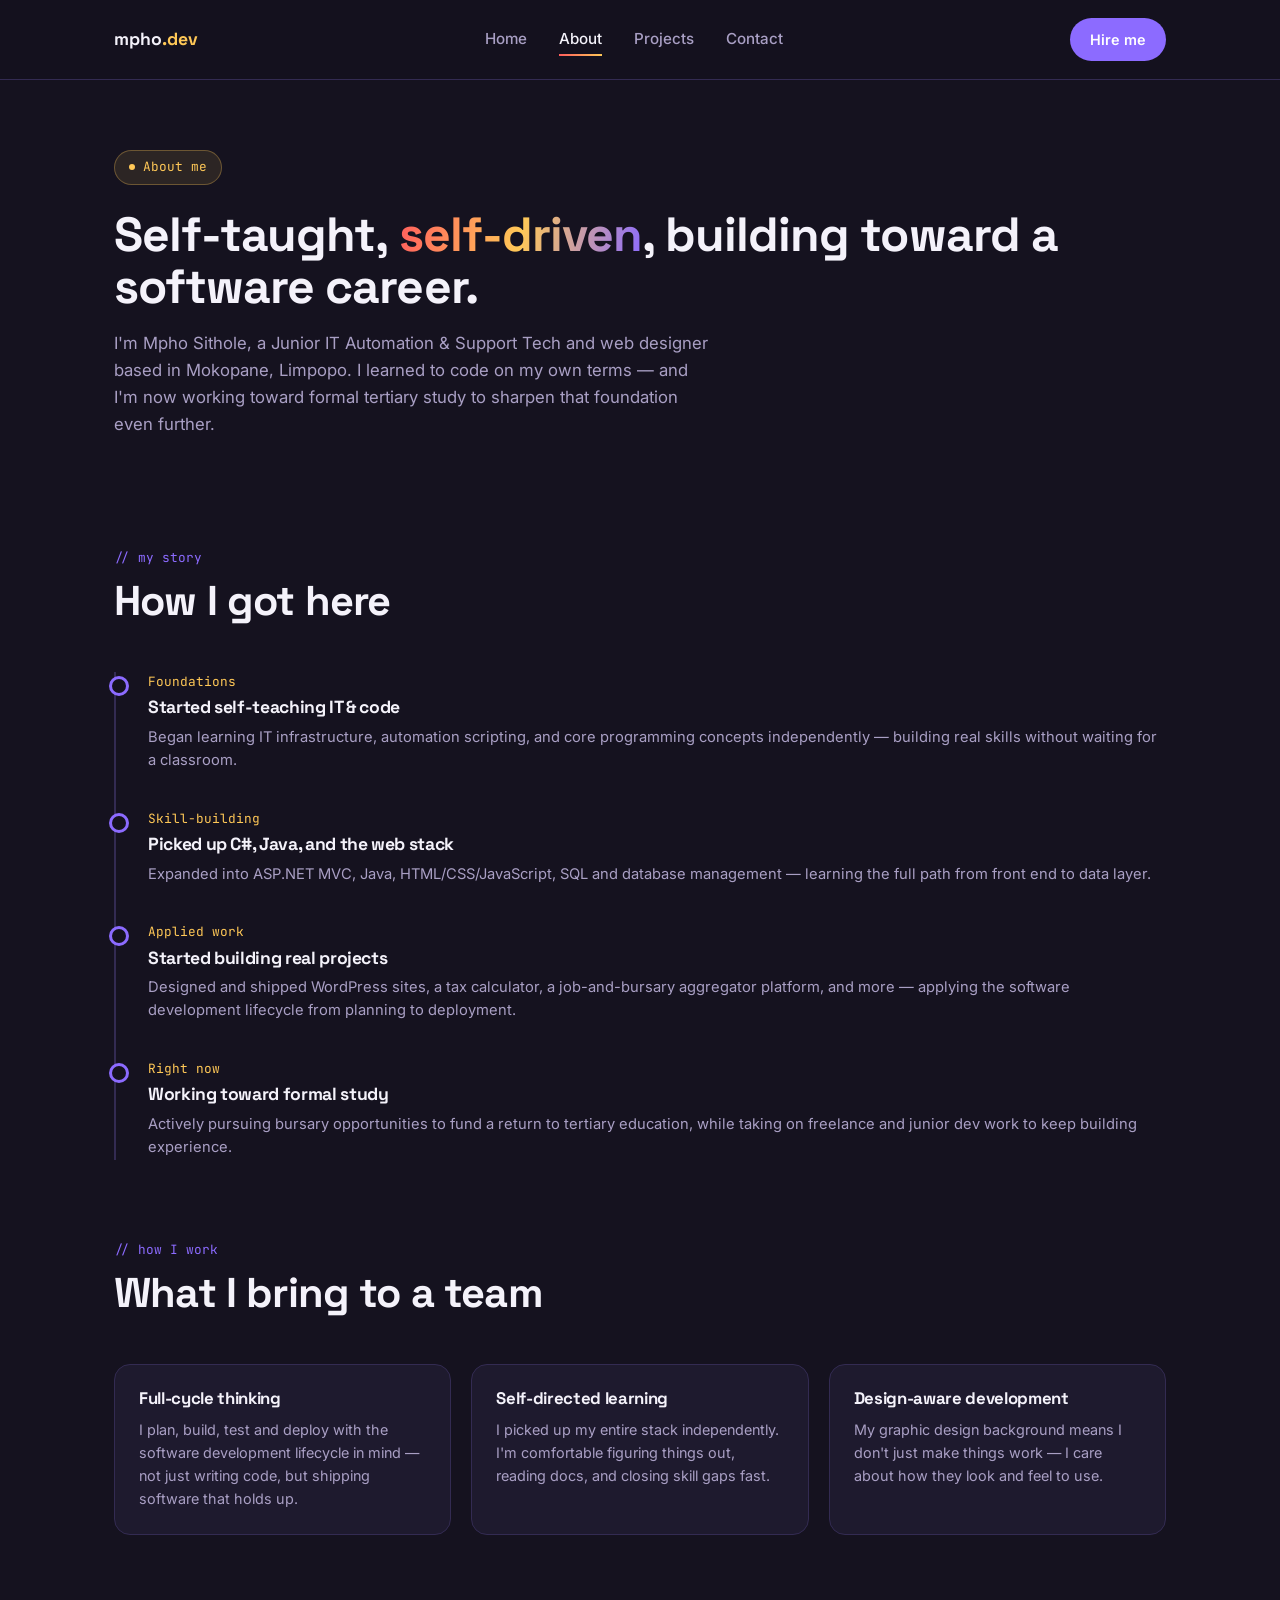
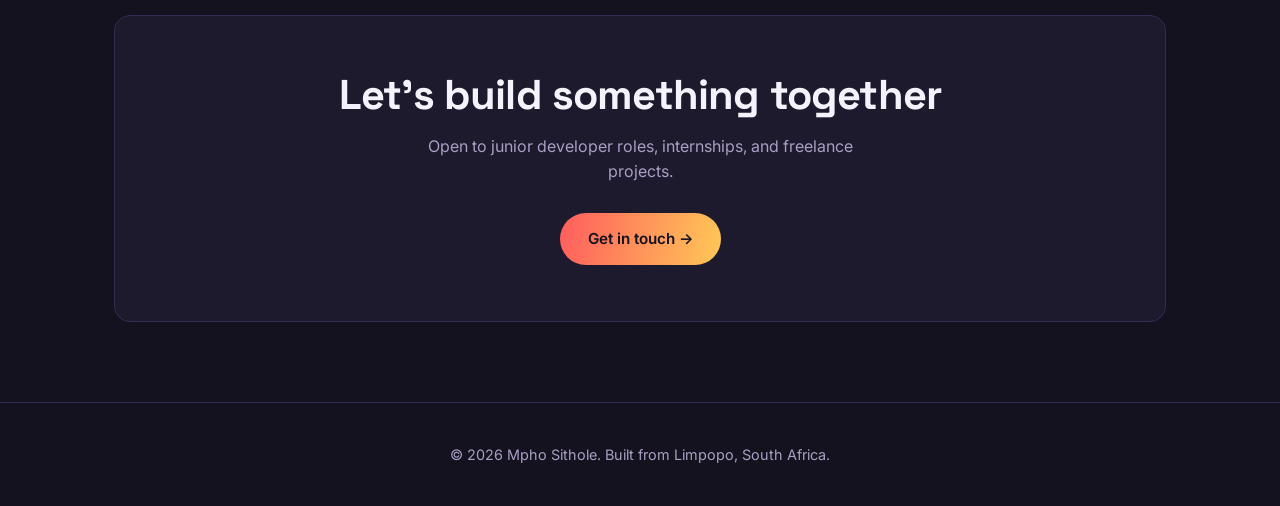
==== about.html @ 1cf017c1 "Add files via upload" ====
<!DOCTYPE html>
<html lang="en">
<head>
<meta charset="UTF-8">
<meta name="viewport" content="width=device-width, initial-scale=1.0">
<title>About — Mpho Sithole</title>
<link rel="preconnect" href="https://fonts.googleapis.com">
<link href="https://fonts.googleapis.com/css2?family=Space+Grotesk:wght@500;700&family=Inter:wght@400;500;600&family=JetBrains+Mono:wght@400;500&display=swap" rel="stylesheet">
<link rel="stylesheet" href="style.css">
</head>
<body>

<nav class="nav">
  <div class="nav-inner">
    <a href="index.html" class="logo">mpho<span>.dev</span></a>
    <ul class="nav-links">
      <li><a href="index.html">Home</a></li>
      <li><a href="about.html" class="active">About</a></li>
      <li><a href="projects.html">Projects</a></li>
      <li><a href="contact.html">Contact</a></li>
    </ul>
    <a href="contact.html" class="nav-cta">Hire me</a>
    <button class="nav-toggle" aria-label="Toggle menu">☰</button>
  </div>
</nav>

<header class="page-intro">
  <div class="container">
    <span class="eyebrow"><span class="dot"></span> About me</span>
    <h1>Self-taught, <span class="grad">self-driven</span>, building toward a software career.</h1>
    <p>I'm Mpho Sithole, a Junior IT Automation & Support Tech and web designer based in Mokopane, Limpopo. I learned to code on my own terms — and I'm now working toward formal tertiary study to sharpen that foundation even further.</p>
  </div>
</header>

<section class="section">
  <div class="container">
    <div class="section-head reveal">
      <span class="section-eyebrow">// my story</span>
      <h2>How I got here</h2>
    </div>
    <div class="timeline">
      <div class="timeline-item reveal">
        <span class="timeline-date">Foundations</span>
        <h3>Started self-teaching IT & code</h3>
        <p>Began learning IT infrastructure, automation scripting, and core programming concepts independently — building real skills without waiting for a classroom.</p>
      </div>
      <div class="timeline-item reveal">
        <span class="timeline-date">Skill-building</span>
        <h3>Picked up C#, Java, and the web stack</h3>
        <p>Expanded into ASP.NET MVC, Java, HTML/CSS/JavaScript, SQL and database management — learning the full path from front end to data layer.</p>
      </div>
      <div class="timeline-item reveal">
        <span class="timeline-date">Applied work</span>
        <h3>Started building real projects</h3>
        <p>Designed and shipped WordPress sites, a tax calculator, a job-and-bursary aggregator platform, and more — applying the software development lifecycle from planning to deployment.</p>
      </div>
      <div class="timeline-item reveal">
        <span class="timeline-date">Right now</span>
        <h3>Working toward formal study</h3>
        <p>Actively pursuing bursary opportunities to fund a return to tertiary education, while taking on freelance and junior dev work to keep building experience.</p>
      </div>
    </div>
  </div>
</section>

<section class="section" style="padding-top:0;">
  <div class="container">
    <div class="section-head reveal">
      <span class="section-eyebrow">// how I work</span>
      <h2>What I bring to a team</h2>
    </div>
    <div class="skill-grid">
      <div class="skill-card reveal">
        <h3 style="margin-bottom:10px;">Full-cycle thinking</h3>
        <p>I plan, build, test and deploy with the software development lifecycle in mind — not just writing code, but shipping software that holds up.</p>
      </div>
      <div class="skill-card reveal">
        <h3 style="margin-bottom:10px;">Self-directed learning</h3>
        <p>I picked up my entire stack independently. I'm comfortable figuring things out, reading docs, and closing skill gaps fast.</p>
      </div>
      <div class="skill-card reveal">
        <h3 style="margin-bottom:10px;">Design-aware development</h3>
        <p>My graphic design background means I don't just make things work — I care about how they look and feel to use.</p>
      </div>
    </div>
  </div>
</section>

<section class="section" style="padding-top:0;">
  <div class="container">
    <div class="contact-card reveal" style="text-align:center; padding:56px 32px;">
      <h2 style="margin-bottom:16px;">Let's build something together</h2>
      <p style="color:var(--muted); max-width:480px; margin:0 auto 28px;">Open to junior developer roles, internships, and freelance projects.</p>
      <a href="contact.html" class="btn btn-primary">Get in touch →</a>
    </div>
  </div>
</section>

<footer>
  <div class="container">© 2026 Mpho Sithole. Built from Limpopo, South Africa.</div>
</footer>

<script src="script.js"></script>
</body>
</html>
---- style.css ----
/* ===== Tokens ===== */
:root{
  --bg:#15121f;
  --surface:#1e1a2e;
  --surface-2:#262040;
  --text:#f4f2fa;
  --muted:#a99fc4;
  --coral:#ff5d5d;
  --amber:#ffc857;
  --violet:#8c6bff;
  --line:#332b52;
  --radius:16px;
}

*{margin:0;padding:0;box-sizing:border-box;}

html{scroll-behavior:smooth;}

body{
  background:var(--bg);
  color:var(--text);
  font-family:'Inter',sans-serif;
  line-height:1.6;
  overflow-x:hidden;
}

@media (prefers-reduced-motion: reduce){
  *{animation-duration:0.01ms !important; animation-iteration-count:1 !important; transition-duration:0.01ms !important;}
  html{scroll-behavior:auto;}
}

h1,h2,h3,h4{
  font-family:'Space Grotesk',sans-serif;
  font-weight:700;
  letter-spacing:-0.02em;
  line-height:1.1;
}

a{color:inherit; text-decoration:none;}

.mono{font-family:'JetBrains Mono',monospace;}

.container{
  max-width:1100px;
  margin:0 auto;
  padding:0 24px;
}

/* gradient text */
.grad{
  background:linear-gradient(100deg,var(--coral),var(--amber) 50%,var(--violet));
  -webkit-background-clip:text;
  background-clip:text;
  color:transparent;
}

/* ===== Nav ===== */
.nav{
  position:sticky;
  top:0;
  z-index:100;
  backdrop-filter:blur(10px);
  background:rgba(21,18,31,0.85);
  border-bottom:1px solid var(--line);
}
.nav-inner{
  max-width:1100px;
  margin:0 auto;
  padding:18px 24px;
  display:flex;
  align-items:center;
  justify-content:space-between;
}
.logo{
  font-family:'Space Grotesk',sans-serif;
  font-weight:700;
  font-size:1.1rem;
}
.logo span{color:var(--amber);}
.nav-links{
  display:flex;
  gap:32px;
  list-style:none;
  font-size:0.95rem;
  font-weight:500;
}
.nav-links a{
  position:relative;
  padding:4px 0;
  color:var(--muted);
  transition:color 0.2s;
}
.nav-links a:hover, .nav-links a.active{color:var(--text);}
.nav-links a.active::after{
  content:'';
  position:absolute;
  bottom:-4px; left:0;
  width:100%; height:2px;
  background:linear-gradient(90deg,var(--coral),var(--amber));
}
.nav-cta{
  background:var(--violet);
  color:#fff;
  padding:10px 20px;
  border-radius:100px;
  font-weight:600;
  font-size:0.9rem;
  white-space:nowrap;
}
.nav-cta:hover{background:#9c7fff;}
.nav-toggle{display:none;}

@media (max-width:760px){
  .nav-links{
    position:fixed;
    top:64px; left:0; right:0;
    background:var(--surface);
    flex-direction:column;
    padding:24px;
    gap:20px;
    border-bottom:1px solid var(--line);
    transform:translateY(-150%);
    transition:transform 0.3s ease;
  }
  .nav-links.open{transform:translateY(0);}
  .nav-toggle{
    display:block;
    background:none;
    border:none;
    color:var(--text);
    font-size:1.5rem;
    cursor:pointer;
  }
  .nav-cta{display:none;}
}

/* ===== Hero ===== */
.hero{
  padding:90px 0 70px;
  position:relative;
}
.eyebrow{
  display:inline-flex;
  align-items:center;
  gap:8px;
  font-family:'JetBrains Mono',monospace;
  font-size:0.8rem;
  color:var(--amber);
  background:rgba(255,200,87,0.1);
  border:1px solid rgba(255,200,87,0.3);
  padding:6px 14px;
  border-radius:100px;
  margin-bottom:24px;
}
.dot{width:6px;height:6px;border-radius:50%;background:var(--amber);animation:pulse 1.6s infinite;}
@keyframes pulse{0%,100%{opacity:1;}50%{opacity:0.3;}}

.hero h1{
  font-size:clamp(2.4rem,6vw,4.2rem);
  margin-bottom:20px;
}
.hero p.lead{
  font-size:1.15rem;
  color:var(--muted);
  max-width:560px;
  margin-bottom:36px;
}
.hero-actions{
  display:flex;
  gap:16px;
  flex-wrap:wrap;
}
.btn{
  display:inline-flex;
  align-items:center;
  gap:8px;
  padding:14px 28px;
  border-radius:100px;
  font-weight:600;
  font-size:0.95rem;
  transition:transform 0.2s, box-shadow 0.2s;
}
.btn-primary{
  background:linear-gradient(100deg,var(--coral),var(--amber));
  color:#15121f;
}
.btn-primary:hover{transform:translateY(-2px); box-shadow:0 10px 30px rgba(255,93,93,0.3);}
.btn-secondary{
  border:1px solid var(--line);
  color:var(--text);
}
.btn-secondary:hover{border-color:var(--violet); background:rgba(140,107,255,0.08);}

/* ===== Build log / signature element ===== */
.buildlog{
  margin-top:64px;
  background:var(--surface);
  border:1px solid var(--line);
  border-radius:var(--radius);
  overflow:hidden;
}
.buildlog-bar{
  display:flex;
  align-items:center;
  gap:8px;
  padding:14px 20px;
  border-bottom:1px solid var(--line);
  background:var(--surface-2);
}
.buildlog-bar span{width:10px;height:10px;border-radius:50%;}
.buildlog-bar span:nth-child(1){background:var(--coral);}
.buildlog-bar span:nth-child(2){background:var(--amber);}
.buildlog-bar span:nth-child(3){background:#5cd68f;}
.buildlog-title{
  margin-left:8px;
  font-family:'JetBrains Mono',monospace;
  font-size:0.8rem;
  color:var(--muted);
}
.buildlog-body{
  padding:20px;
  font-family:'JetBrains Mono',monospace;
  font-size:0.85rem;
  display:grid;
  gap:10px;
}
.log-row{
  display:flex;
  justify-content:space-between;
  align-items:center;
  gap:16px;
  padding:8px 0;
  border-bottom:1px dashed var(--line);
}
.log-row:last-child{border-bottom:none;}
.log-skill{color:var(--text);}
.log-status{
  color:#5cd68f;
  font-size:0.78rem;
  display:flex;
  align-items:center;
  gap:6px;
}
.log-status::before{content:'✓';}

/* ===== Sections ===== */
.section{
  padding:80px 0;
}
.section-head{
  margin-bottom:48px;
}
.section-eyebrow{
  font-family:'JetBrains Mono',monospace;
  font-size:0.8rem;
  color:var(--violet);
  margin-bottom:10px;
  display:block;
}
.section h2{
  font-size:clamp(1.8rem,4vw,2.6rem);
}

/* ===== Skill grid ===== */
.skill-grid{
  display:grid;
  grid-template-columns:repeat(auto-fit,minmax(240px,1fr));
  gap:20px;
}
.skill-card{
  background:var(--surface);
  border:1px solid var(--line);
  border-radius:var(--radius);
  padding:24px;
  transition:transform 0.2s, border-color 0.2s;
}
.skill-card:hover{transform:translateY(-4px); border-color:var(--violet);}
.skill-card .icon{
  width:42px; height:42px;
  border-radius:10px;
  display:flex;align-items:center;justify-content:center;
  font-family:'Space Grotesk',sans-serif;
  font-weight:700;
  margin-bottom:16px;
  font-size:1.1rem;
}
.skill-card h3{font-size:1.05rem; margin-bottom:8px;}
.skill-card p{color:var(--muted); font-size:0.9rem;}

/* ===== Project cards ===== */
.project-grid{
  display:grid;
  grid-template-columns:repeat(auto-fit,minmax(300px,1fr));
  gap:24px;
}
.project-card{
  background:var(--surface);
  border:1px solid var(--line);
  border-radius:var(--radius);
  overflow:hidden;
  display:flex;
  flex-direction:column;
  transition:transform 0.2s, box-shadow 0.2s;
}
.project-card:hover{transform:translateY(-6px); box-shadow:0 16px 40px rgba(0,0,0,0.35);}
.project-thumb{
  height:160px;
  display:flex;
  align-items:center;
  justify-content:center;
  font-family:'Space Grotesk',sans-serif;
  font-weight:700;
  font-size:1.4rem;
  color:rgba(255,255,255,0.85);
}
.project-body{padding:24px; flex:1; display:flex; flex-direction:column;}
.project-tags{
  display:flex; gap:8px; flex-wrap:wrap;
  margin-bottom:14px;
}
.tag{
  font-family:'JetBrains Mono',monospace;
  font-size:0.72rem;
  padding:4px 10px;
  border-radius:100px;
  background:var(--surface-2);
  color:var(--amber);
  border:1px solid var(--line);
}
.project-body h3{font-size:1.15rem; margin-bottom:10px;}
.project-body p{color:var(--muted); font-size:0.92rem; margin-bottom:18px;}
.project-status{
  margin-top:auto;
  font-family:'JetBrains Mono',monospace;
  font-size:0.78rem;
  color:var(--muted);
  display:flex;
  align-items:center;
  gap:8px;
  padding-top:14px;
  border-top:1px solid var(--line);
}
.status-dot{width:7px;height:7px;border-radius:50%;}

/* ===== Timeline (about page) ===== */
.timeline{
  position:relative;
  padding-left:32px;
  border-left:2px solid var(--line);
  display:grid;
  gap:36px;
}
.timeline-item{position:relative;}
.timeline-item::before{
  content:'';
  position:absolute;
  left:-39px; top:4px;
  width:14px; height:14px;
  border-radius:50%;
  background:var(--bg);
  border:3px solid var(--violet);
}
.timeline-date{
  font-family:'JetBrains Mono',monospace;
  font-size:0.8rem;
  color:var(--amber);
  margin-bottom:6px;
  display:block;
}
.timeline-item h3{font-size:1.1rem; margin-bottom:8px;}
.timeline-item p{color:var(--muted); font-size:0.92rem;}

/* ===== Stats strip ===== */
.stats{
  display:grid;
  grid-template-columns:repeat(auto-fit,minmax(160px,1fr));
  gap:24px;
  margin-top:48px;
}
.stat-num{
  font-family:'Space Grotesk',sans-serif;
  font-size:2.2rem;
  font-weight:700;
}
.stat-label{color:var(--muted); font-size:0.85rem;}

/* ===== Contact ===== */
.contact-grid{
  display:grid;
  grid-template-columns:1.1fr 0.9fr;
  gap:48px;
  align-items:start;
}
@media (max-width:800px){.contact-grid{grid-template-columns:1fr;}}

.form-group{margin-bottom:20px;}
.form-group label{
  display:block;
  font-size:0.85rem;
  color:var(--muted);
  margin-bottom:8px;
  font-family:'JetBrains Mono',monospace;
}
.form-group input, .form-group textarea{
  width:100%;
  background:var(--surface);
  border:1px solid var(--line);
  border-radius:10px;
  padding:14px 16px;
  color:var(--text);
  font-family:'Inter',sans-serif;
  font-size:0.95rem;
  transition:border-color 0.2s;
}
.form-group input:focus, .form-group textarea:focus{
  outline:none;
  border-color:var(--violet);
}
.form-group textarea{resize:vertical; min-height:130px;}

.contact-card{
  background:var(--surface);
  border:1px solid var(--line);
  border-radius:var(--radius);
  padding:28px;
}
.contact-row{
  display:flex;
  align-items:center;
  gap:14px;
  padding:14px 0;
  border-bottom:1px solid var(--line);
}
.contact-row:last-child{border-bottom:none;}
.contact-row .icon-sm{
  width:36px;height:36px;
  border-radius:8px;
  display:flex;align-items:center;justify-content:center;
  background:var(--surface-2);
  flex-shrink:0;
}
.contact-row strong{display:block; font-size:0.85rem; color:var(--muted); font-weight:500;}
.contact-row span{font-size:0.95rem;}

/* ===== Footer ===== */
footer{
  border-top:1px solid var(--line);
  padding:40px 0;
  text-align:center;
  color:var(--muted);
  font-size:0.9rem;
}

/* ===== Page intro (non-home pages) ===== */
.page-intro{
  padding:70px 0 30px;
}
.page-intro h1{font-size:clamp(2rem,5vw,3rem);}
.page-intro p{color:var(--muted); max-width:600px; margin-top:16px; font-size:1.05rem;}

/* reveal animation */
.reveal{
  opacity:0;
  transform:translateY(16px);
  transition:opacity 0.6s ease, transform 0.6s ease;
}
.reveal.in{opacity:1; transform:translateY(0);}
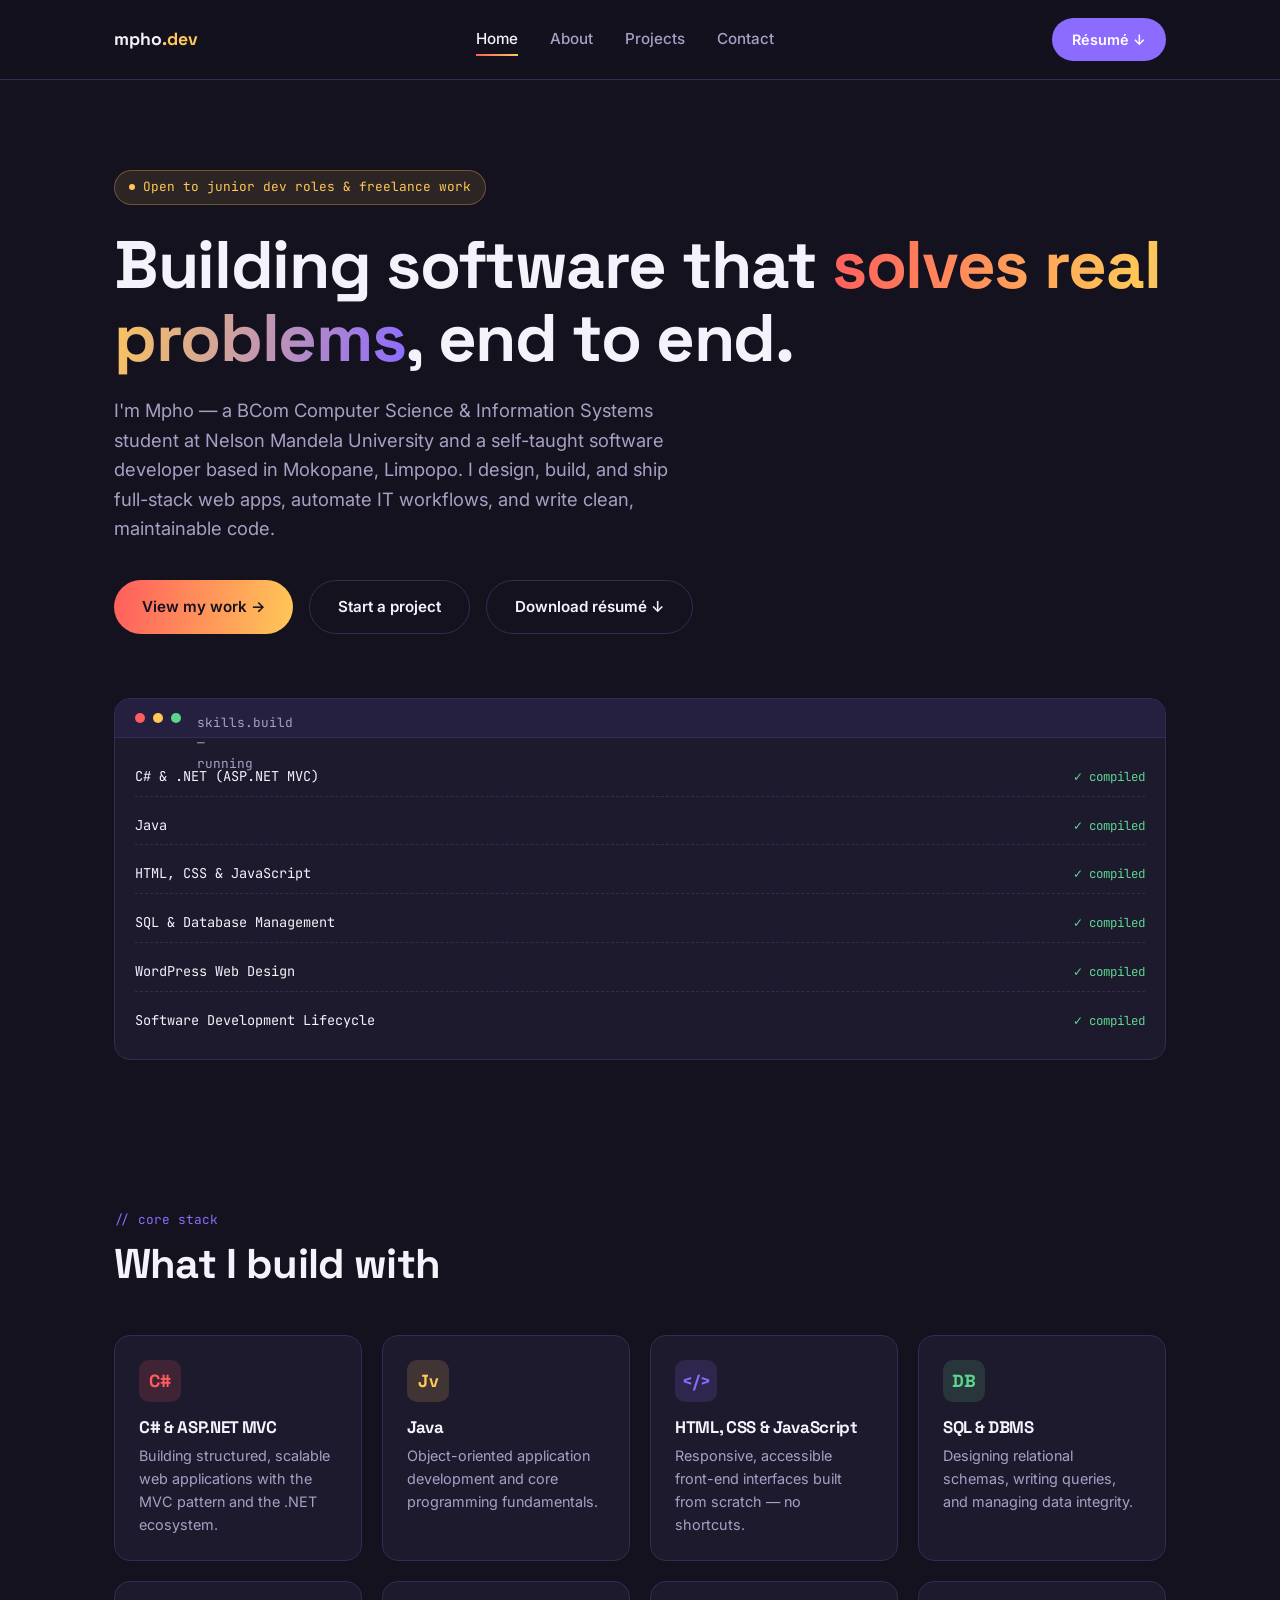
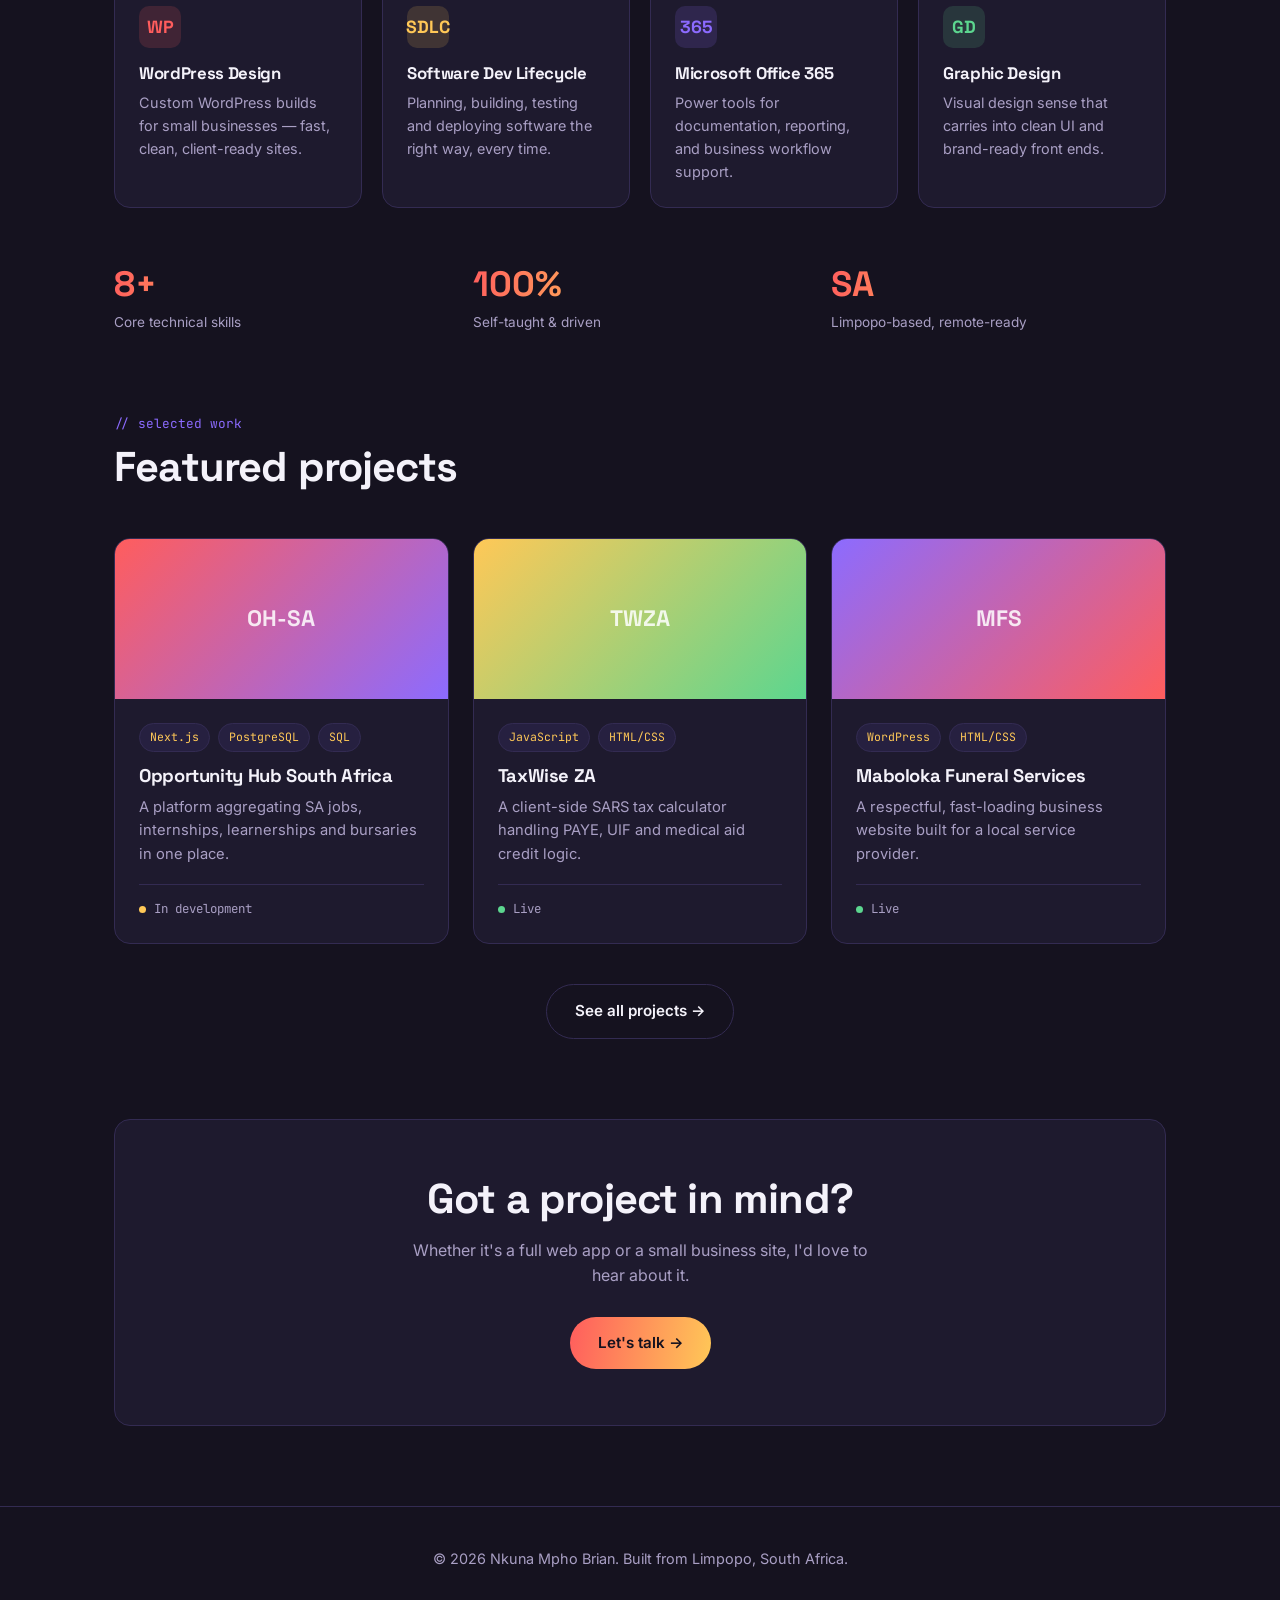
==== commit b0fce183: "Update personal information and project details" ====
--- a/about.html
+++ b/about.html
@@ -3,7 +3,8 @@
 <head>
 <meta charset="UTF-8">
 <meta name="viewport" content="width=device-width, initial-scale=1.0">
-<title>About — Mpho Sithole</title>
+<title>Nkuna Mpho Brian — Software Engineer</title>
+<meta name="description" content="Nkuna Mpho Brian — Junior Software Engineer & IT Automation Tech building web apps, automation tools and database-driven systems from Limpopo, South Africa.">
 <link rel="preconnect" href="https://fonts.googleapis.com">
 <link href="https://fonts.googleapis.com/css2?family=Space+Grotesk:wght@500;700&family=Inter:wght@400;500;600&family=JetBrains+Mono:wght@400;500&display=swap" rel="stylesheet">
 <link rel="stylesheet" href="style.css">
@@ -14,50 +15,105 @@
   <div class="nav-inner">
     <a href="index.html" class="logo">mpho<span>.dev</span></a>
     <ul class="nav-links">
-      <li><a href="index.html">Home</a></li>
-      <li><a href="about.html" class="active">About</a></li>
+      <li><a href="index.html" class="active">Home</a></li>
+      <li><a href="about.html">About</a></li>
       <li><a href="projects.html">Projects</a></li>
       <li><a href="contact.html">Contact</a></li>
     </ul>
-    <a href="contact.html" class="nav-cta">Hire me</a>
+    <a href="assets/Nkuna_Mpho_Brian_Resume.pdf" class="nav-cta" download>Résumé ↓</a>
     <button class="nav-toggle" aria-label="Toggle menu">☰</button>
   </div>
 </nav>
 
-<header class="page-intro">
+<header class="hero">
   <div class="container">
-    <span class="eyebrow"><span class="dot"></span> About me</span>
-    <h1>Self-taught, <span class="grad">self-driven</span>, building toward a software career.</h1>
-    <p>I'm Mpho Sithole, a Junior IT Automation & Support Tech and web designer based in Mokopane, Limpopo. I learned to code on my own terms — and I'm now working toward formal tertiary study to sharpen that foundation even further.</p>
+    <div class="eyebrow"><span class="dot"></span> Open to junior dev roles & freelance work</div>
+    <h1>Building software that <span class="grad">solves real problems</span>, end to end.</h1>
+    <p class="lead">I'm Mpho — a BCom Computer Science & Information Systems student at Nelson Mandela University and a self-taught software developer based in Mokopane, Limpopo. I design, build, and ship full-stack web apps, automate IT workflows, and write clean, maintainable code.</p>
+    <div class="hero-actions">
+      <a href="projects.html" class="btn btn-primary">View my work →</a>
+      <a href="contact.html" class="btn btn-secondary">Start a project</a>
+      <a href="assets/Nkuna_Mpho_Brian_Resume.pdf" class="btn btn-secondary" download>Download résumé ↓</a>
+    </div>
+
+    <div class="buildlog reveal">
+      <div class="buildlog-bar">
+        <span></span><span></span><span></span>
+        <span class="buildlog-title">skills.build — running</span>
+      </div>
+      <div class="buildlog-body">
+        <div class="log-row"><span class="log-skill">C# & .NET (ASP.NET MVC)</span><span class="log-status">compiled</span></div>
+        <div class="log-row"><span class="log-skill">Java</span><span class="log-status">compiled</span></div>
+        <div class="log-row"><span class="log-skill">HTML, CSS & JavaScript</span><span class="log-status">compiled</span></div>
+        <div class="log-row"><span class="log-skill">SQL & Database Management</span><span class="log-status">compiled</span></div>
+        <div class="log-row"><span class="log-skill">WordPress Web Design</span><span class="log-status">compiled</span></div>
+        <div class="log-row"><span class="log-skill">Software Development Lifecycle</span><span class="log-status">compiled</span></div>
+      </div>
+    </div>
   </div>
 </header>
 
 <section class="section">
   <div class="container">
     <div class="section-head reveal">
-      <span class="section-eyebrow">// my story</span>
-      <h2>How I got here</h2>
+      <span class="section-eyebrow">// core stack</span>
+      <h2>What I build with</h2>
     </div>
-    <div class="timeline">
-      <div class="timeline-item reveal">
-        <span class="timeline-date">Foundations</span>
-        <h3>Started self-teaching IT & code</h3>
-        <p>Began learning IT infrastructure, automation scripting, and core programming concepts independently — building real skills without waiting for a classroom.</p>
+    <div class="skill-grid">
+      <div class="skill-card reveal">
+        <div class="icon" style="background:rgba(255,93,93,0.15); color:var(--coral);">C#</div>
+        <h3>C# & ASP.NET MVC</h3>
+        <p>Building structured, scalable web applications with the MVC pattern and the .NET ecosystem.</p>
       </div>
-      <div class="timeline-item reveal">
-        <span class="timeline-date">Skill-building</span>
-        <h3>Picked up C#, Java, and the web stack</h3>
-        <p>Expanded into ASP.NET MVC, Java, HTML/CSS/JavaScript, SQL and database management — learning the full path from front end to data layer.</p>
+      <div class="skill-card reveal">
+        <div class="icon" style="background:rgba(255,200,87,0.15); color:var(--amber);">Jv</div>
+        <h3>Java</h3>
+        <p>Object-oriented application development and core programming fundamentals.</p>
       </div>
-      <div class="timeline-item reveal">
-        <span class="timeline-date">Applied work</span>
-        <h3>Started building real projects</h3>
-        <p>Designed and shipped WordPress sites, a tax calculator, a job-and-bursary aggregator platform, and more — applying the software development lifecycle from planning to deployment.</p>
+      <div class="skill-card reveal">
+        <div class="icon" style="background:rgba(140,107,255,0.15); color:var(--violet);">&lt;/&gt;</div>
+        <h3>HTML, CSS & JavaScript</h3>
+        <p>Responsive, accessible front-end interfaces built from scratch — no shortcuts.</p>
       </div>
-      <div class="timeline-item reveal">
-        <span class="timeline-date">Right now</span>
-        <h3>Working toward formal study</h3>
-        <p>Actively pursuing bursary opportunities to fund a return to tertiary education, while taking on freelance and junior dev work to keep building experience.</p>
+      <div class="skill-card reveal">
+        <div class="icon" style="background:rgba(92,214,143,0.15); color:#5cd68f;">DB</div>
+        <h3>SQL & DBMS</h3>
+        <p>Designing relational schemas, writing queries, and managing data integrity.</p>
+      </div>
+      <div class="skill-card reveal">
+        <div class="icon" style="background:rgba(255,93,93,0.15); color:var(--coral);">WP</div>
+        <h3>WordPress Design</h3>
+        <p>Custom WordPress builds for small businesses — fast, clean, client-ready sites.</p>
+      </div>
+      <div class="skill-card reveal">
+        <div class="icon" style="background:rgba(255,200,87,0.15); color:var(--amber);">SDLC</div>
+        <h3>Software Dev Lifecycle</h3>
+        <p>Planning, building, testing and deploying software the right way, every time.</p>
+      </div>
+      <div class="skill-card reveal">
+        <div class="icon" style="background:rgba(140,107,255,0.15); color:var(--violet);">365</div>
+        <h3>Microsoft Office 365</h3>
+        <p>Power tools for documentation, reporting, and business workflow support.</p>
+      </div>
+      <div class="skill-card reveal">
+        <div class="icon" style="background:rgba(92,214,143,0.15); color:#5cd68f;">GD</div>
+        <h3>Graphic Design</h3>
+        <p>Visual design sense that carries into clean UI and brand-ready front ends.</p>
+      </div>
+    </div>
+
+    <div class="stats reveal">
+      <div>
+        <div class="stat-num grad">8+</div>
+        <div class="stat-label">Core technical skills</div>
+      </div>
+      <div>
+        <div class="stat-num grad">100%</div>
+        <div class="stat-label">Self-taught & driven</div>
+      </div>
+      <div>
+        <div class="stat-num grad">SA</div>
+        <div class="stat-label">Limpopo-based, remote-ready</div>
       </div>
     </div>
   </div>
@@ -66,22 +122,40 @@
 <section class="section" style="padding-top:0;">
   <div class="container">
     <div class="section-head reveal">
-      <span class="section-eyebrow">// how I work</span>
-      <h2>What I bring to a team</h2>
+      <span class="section-eyebrow">// selected work</span>
+      <h2>Featured projects</h2>
     </div>
-    <div class="skill-grid">
-      <div class="skill-card reveal">
-        <h3 style="margin-bottom:10px;">Full-cycle thinking</h3>
-        <p>I plan, build, test and deploy with the software development lifecycle in mind — not just writing code, but shipping software that holds up.</p>
+    <div class="project-grid">
+      <div class="project-card reveal">
+        <div class="project-thumb" style="background:linear-gradient(135deg,var(--coral),var(--violet));">OH-SA</div>
+        <div class="project-body">
+          <div class="project-tags"><span class="tag">Next.js</span><span class="tag">PostgreSQL</span><span class="tag">SQL</span></div>
+          <h3>Opportunity Hub South Africa</h3>
+          <p>A platform aggregating SA jobs, internships, learnerships and bursaries in one place.</p>
+          <div class="project-status"><span class="status-dot" style="background:var(--amber);"></span> In development</div>
+        </div>
       </div>
-      <div class="skill-card reveal">
-        <h3 style="margin-bottom:10px;">Self-directed learning</h3>
-        <p>I picked up my entire stack independently. I'm comfortable figuring things out, reading docs, and closing skill gaps fast.</p>
+      <div class="project-card reveal">
+        <div class="project-thumb" style="background:linear-gradient(135deg,var(--amber),#5cd68f);">TWZA</div>
+        <div class="project-body">
+          <div class="project-tags"><span class="tag">JavaScript</span><span class="tag">HTML/CSS</span></div>
+          <h3>TaxWise ZA</h3>
+          <p>A client-side SARS tax calculator handling PAYE, UIF and medical aid credit logic.</p>
+          <div class="project-status"><span class="status-dot" style="background:#5cd68f;"></span> Live</div>
+        </div>
       </div>
-      <div class="skill-card reveal">
-        <h3 style="margin-bottom:10px;">Design-aware development</h3>
-        <p>My graphic design background means I don't just make things work — I care about how they look and feel to use.</p>
+      <div class="project-card reveal">
+        <div class="project-thumb" style="background:linear-gradient(135deg,var(--violet),var(--coral));">MFS</div>
+        <div class="project-body">
+          <div class="project-tags"><span class="tag">WordPress</span><span class="tag">HTML/CSS</span></div>
+          <h3>Maboloka Funeral Services</h3>
+          <p>A respectful, fast-loading business website built for a local service provider.</p>
+          <div class="project-status"><span class="status-dot" style="background:#5cd68f;"></span> Live</div>
+        </div>
       </div>
+    </div>
+    <div style="text-align:center; margin-top:40px;">
+      <a href="projects.html" class="btn btn-secondary">See all projects →</a>
     </div>
   </div>
 </section>
@@ -89,15 +163,15 @@
 <section class="section" style="padding-top:0;">
   <div class="container">
     <div class="contact-card reveal" style="text-align:center; padding:56px 32px;">
-      <h2 style="margin-bottom:16px;">Let's build something together</h2>
-      <p style="color:var(--muted); max-width:480px; margin:0 auto 28px;">Open to junior developer roles, internships, and freelance projects.</p>
-      <a href="contact.html" class="btn btn-primary">Get in touch →</a>
+      <h2 style="margin-bottom:16px;">Got a project in mind?</h2>
+      <p style="color:var(--muted); max-width:480px; margin:0 auto 28px;">Whether it's a full web app or a small business site, I'd love to hear about it.</p>
+      <a href="contact.html" class="btn btn-primary">Let's talk →</a>
     </div>
   </div>
 </section>
 
 <footer>
-  <div class="container">© 2026 Mpho Sithole. Built from Limpopo, South Africa.</div>
+  <div class="container">© 2026 Nkuna Mpho Brian. Built from Limpopo, South Africa.</div>
 </footer>
 
 <script src="script.js"></script>
